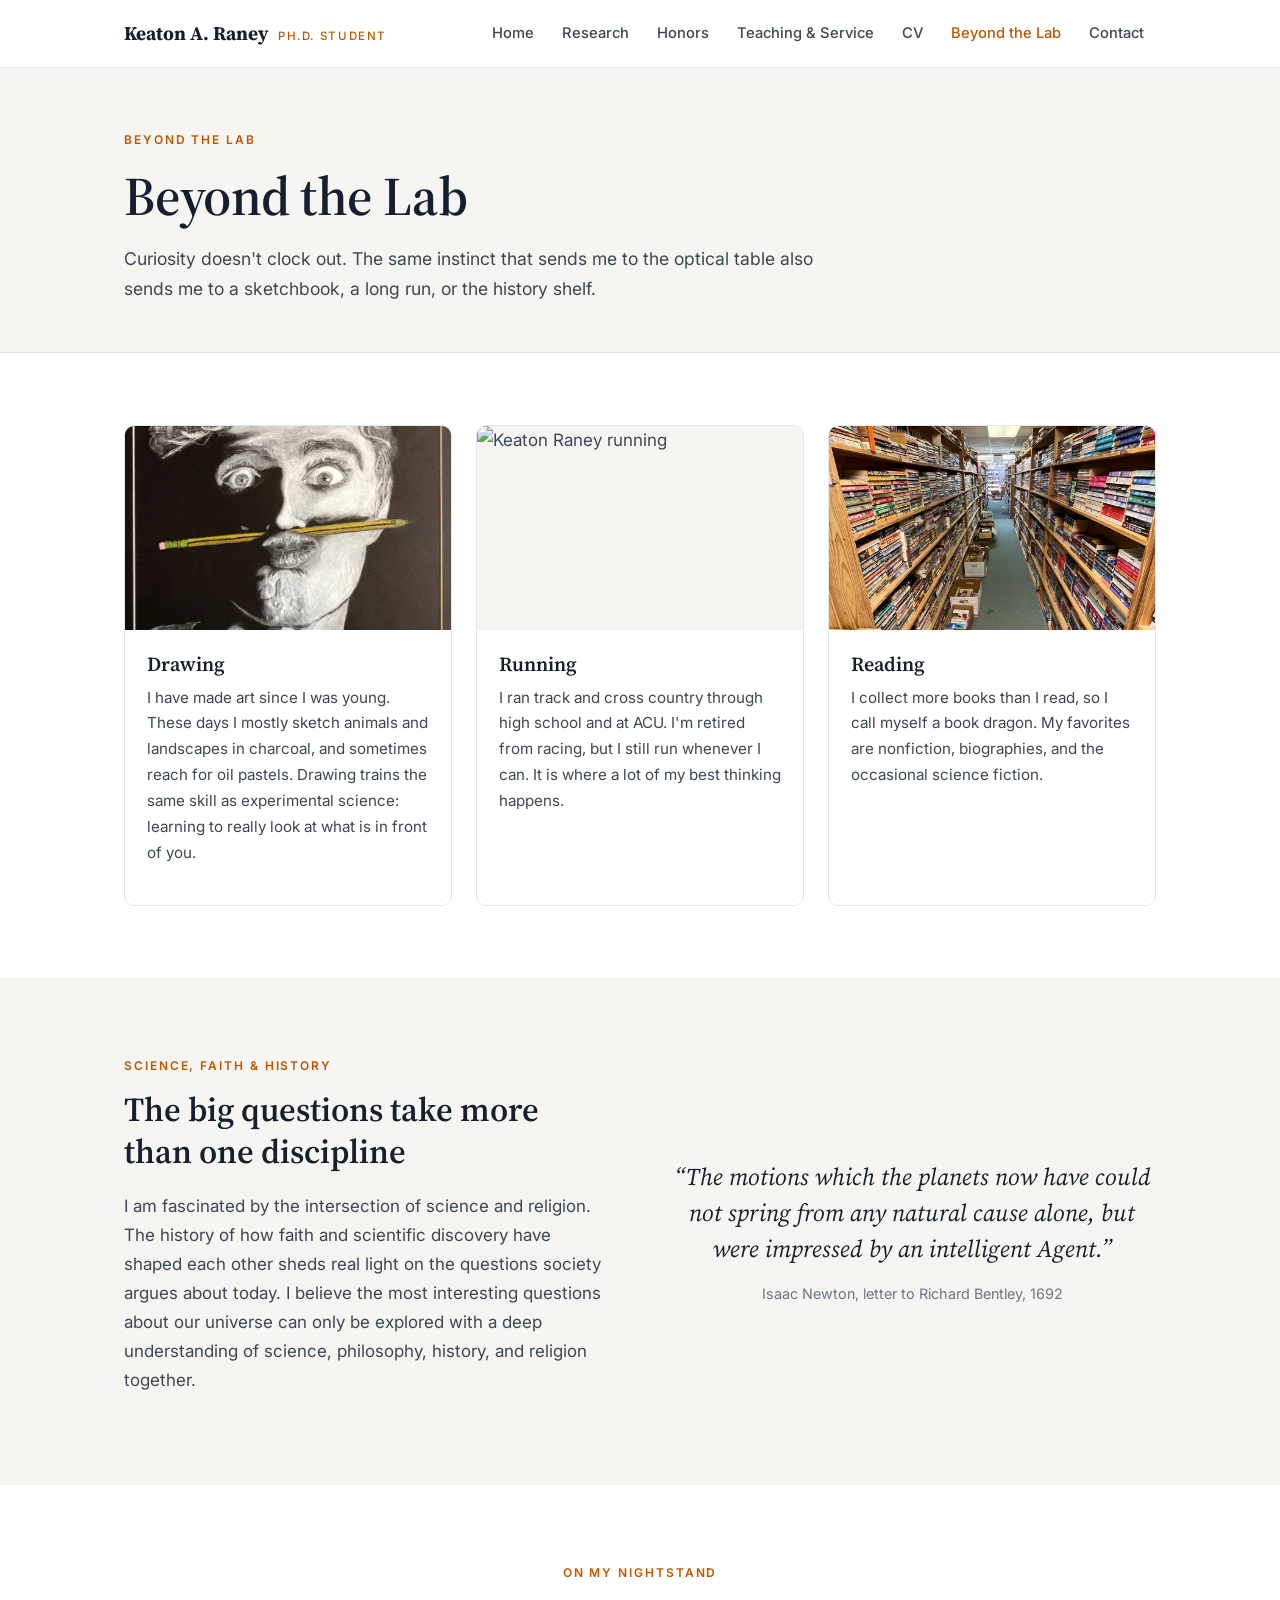
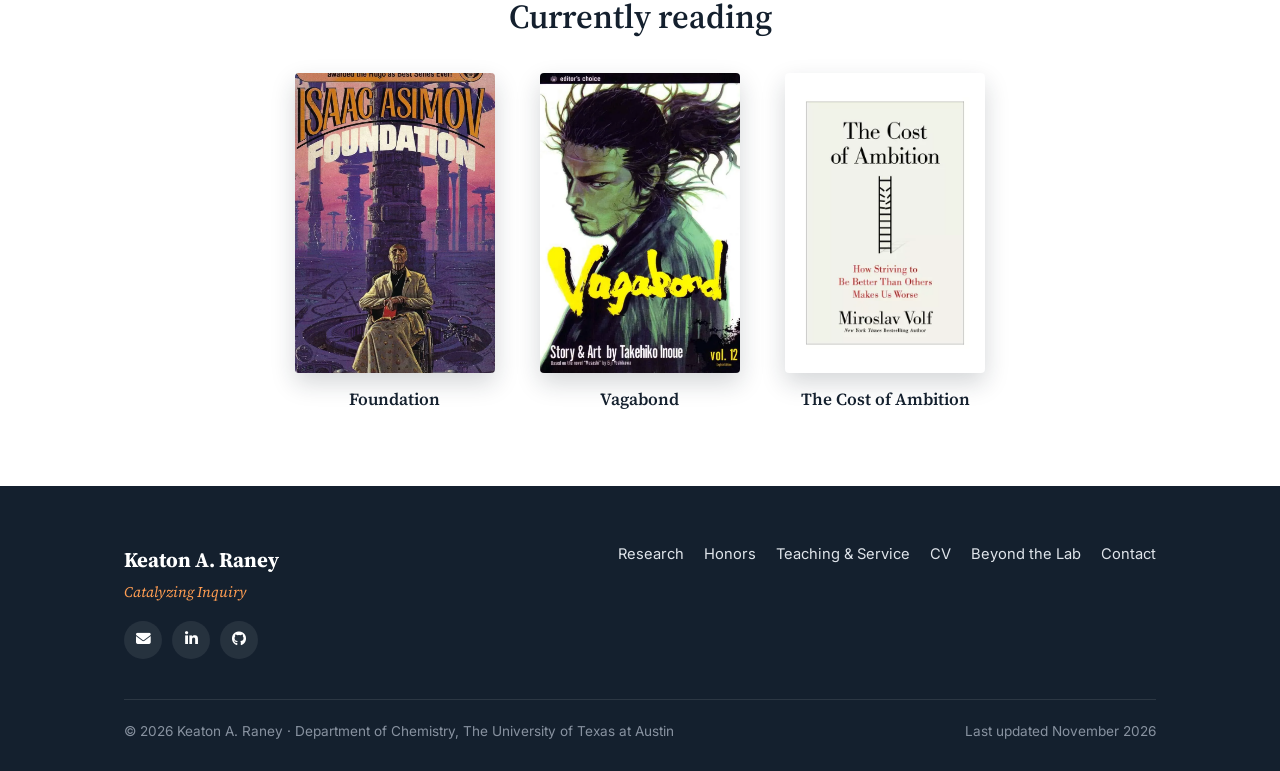
==== beyond.html @ 1d6bf676 "Add files via upload" ====
<!DOCTYPE html>
<html lang="en" class="no-js">
<head>
  <meta charset="UTF-8">
  <meta name="viewport" content="width=device-width, initial-scale=1.0">
  <title>Beyond the Lab | Keaton A. Raney</title>
  <meta name="description" content="Keaton A. Raney beyond the lab: charcoal drawing, running, reading, and the history of science and faith.">
  <meta name="author" content="Keaton A. Raney">
  <meta property="og:title" content="Beyond the Lab | Keaton A. Raney">
  <meta property="og:description" content="Keaton A. Raney beyond the lab: charcoal drawing, running, reading, and the history of science and faith.">
  <meta property="og:type" content="website">
  <meta property="og:url" content="https://keatonraney.com/beyond.html">
  <meta property="og:image" content="https://keatonraney.com/Images/GlassesHeadshot2.png">
  <link rel="canonical" href="https://keatonraney.com/beyond.html">
  <link rel="icon" href="favicon.svg" type="image/svg+xml">
  <link rel="preconnect" href="https://fonts.googleapis.com">
  <link rel="preconnect" href="https://fonts.gstatic.com" crossorigin>
  <link rel="stylesheet" href="https://fonts.googleapis.com/css2?family=Inter:wght@400;500;600;700&family=Source+Serif+4:ital,opsz,wght@0,8..60,400;0,8..60,600;0,8..60,700;1,8..60,400;1,8..60,600&display=swap">
  <link rel="stylesheet" href="https://cdnjs.cloudflare.com/ajax/libs/font-awesome/6.4.0/css/all.min.css">
  <link rel="stylesheet" href="assets/css/site.css">
</head>
<body>
  <a class="skip-link" href="#main">Skip to content</a>

  <nav class="site-nav" aria-label="Main">
    <div class="container">
      <a class="brand" href="index.html">Keaton A. Raney <small>Ph.D. Student</small></a>
      <button class="nav-toggle" type="button" aria-label="Open menu" aria-expanded="false" aria-controls="nav-links"><i class="fa-solid fa-bars"></i></button>
      <ul class="nav-links" id="nav-links">
        <li><a href="index.html">Home</a></li>
        <li><a href="research.html">Research</a></li>
        <li><a href="honors.html">Honors</a></li>
        <li><a href="teaching.html">Teaching &amp; Service</a></li>
        <li><a href="cv.html">CV</a></li>
        <li><a href="beyond.html" aria-current="page">Beyond the Lab</a></li>
        <li><a href="contact.html">Contact</a></li>
      </ul>
    </div>
  </nav>

  <main id="main">

  <header class="page-header">
    <div class="container">
      <span class="eyebrow">Beyond the Lab</span>
      <h1>Beyond the Lab</h1>
      <p>Curiosity doesn't clock out. The same instinct that sends me to the optical table also sends me to a sketchbook, a long run, or the history shelf.</p>
    </div>
  </header>

    <section>
      <div class="container">
        <div class="grid grid-3">
          <article class="card reveal">
            <img src="Images/kart.JPG" alt="Charcoal drawing by Keaton Raney" loading="lazy">
            <div class="card-body">
              <h3>Drawing</h3>
              <p>I have made art since I was young. These days I mostly sketch animals and landscapes in charcoal, and sometimes reach for oil pastels. Drawing trains the same skill as experimental science: learning to really look at what is in front of you.</p>
            </div>
          </article>
          <article class="card reveal">
            <img src="Images/running.png" alt="Keaton Raney running" loading="lazy">
            <div class="card-body">
              <h3>Running</h3>
              <p>I ran track and cross country through high school and at ACU. I'm retired from racing, but I still run whenever I can. It is where a lot of my best thinking happens.</p>
            </div>
          </article>
          <article class="card reveal">
            <img src="Images/bookspicture.png" alt="Bookshelf from Keaton Raney's collection" loading="lazy">
            <div class="card-body">
              <h3>Reading</h3>
              <p>I collect more books than I read, so I call myself a book dragon. My favorites are nonfiction, biographies, and the occasional science fiction.</p>
            </div>
          </article>
        </div>
      </div>
    </section>

    <section class="section-alt">
      <div class="container">
        <div class="grid grid-2" style="gap:56px;align-items:center">
          <div class="reveal">
            <span class="eyebrow">Science, Faith &amp; History</span>
            <h2>The big questions take more than one discipline</h2>
            <p>I am fascinated by the intersection of science and religion. The history of how faith and scientific discovery have shaped each other sheds real light on the questions society argues about today. I believe the most interesting questions about our universe can only be explored with a deep understanding of science, philosophy, history, and religion together.</p>
          </div>
          <blockquote class="quote reveal">
            &ldquo;The motions which the planets now have could not spring from any natural cause alone, but were impressed by an intelligent Agent.&rdquo;
            <footer>Isaac Newton, letter to Richard Bentley, 1692</footer>
          </blockquote>
        </div>
      </div>
    </section>

    <section>
      <div class="container narrow">
        <div class="section-head center">
          <span class="eyebrow">On my nightstand</span>
          <h2>Currently reading</h2>
        </div>
        <!-- Titles are read from the image file names; update them if any are off. -->
        <div class="reading-shelf reveal">
          <div class="book"><img src="Images/foundation.webp" alt="Cover of Foundation" loading="lazy"><p>Foundation</p></div>
          <div class="book"><img src="Images/vagabond.webp" alt="Cover of Vagabond" loading="lazy"><p>Vagabond</p></div>
          <div class="book"><img src="Images/costofambition.webp" alt="Cover of The Cost of Ambition" loading="lazy"><p>The Cost of Ambition</p></div>
        </div>
      </div>
    </section>

  </main>

  <footer class="site-footer">
    <div class="container">
      <div class="footer-top">
        <div>
          <p class="footer-brand">Keaton A. Raney</p>
          <p>Catalyzing Inquiry</p>
          <div class="social">
            <a href="#" data-email="raneykeaton|gmail.com" aria-label="Email"><i class="fa-solid fa-envelope"></i></a>
            <a href="https://www.linkedin.com/in/keaton-raney-1p05457" target="_blank" rel="noopener noreferrer" aria-label="LinkedIn"><i class="fa-brands fa-linkedin-in"></i></a>
            <a href="https://github.com/keatdanerd" target="_blank" rel="noopener noreferrer" aria-label="GitHub"><i class="fa-brands fa-github"></i></a>
          </div>
        </div>
        <ul class="footer-links">
          <li><a href="research.html">Research</a></li>
          <li><a href="honors.html">Honors</a></li>
          <li><a href="teaching.html">Teaching &amp; Service</a></li>
          <li><a href="cv.html">CV</a></li>
          <li><a href="beyond.html">Beyond the Lab</a></li>
          <li><a href="contact.html">Contact</a></li>
        </ul>
      </div>
      <div class="footer-bottom">
        <span>&copy; <span data-year>2026</span> Keaton A. Raney &middot; Department of Chemistry, The University of Texas at Austin</span>
        <span>Last updated November 2026</span>
      </div>
    </div>
  </footer>

  <script src="assets/js/site.js"></script>
</body>
</html>
---- assets/css/site.css ----
/* ==========================================================================
   keatonraney.com — site styles
   Palette: ink navy + UT burnt orange accent. Serif headings, sans body.
   ========================================================================== */

:root {
  --ink: #14202e;          /* primary text / dark surfaces */
  --ink-soft: #3b4756;     /* body text */
  --muted: #6b7684;        /* meta text */
  --line: #e3e6ea;         /* hairlines */
  --paper: #ffffff;
  --paper-alt: #f6f5f2;    /* warm off-white section background */
  --accent: #bf5700;       /* UT burnt orange */
  --accent-dark: #9a4600;
  --accent-tint: #fbf1e9;
  --radius: 10px;
  --maxw: 1080px;
  --nav-h: 68px;
  --serif: "Source Serif 4", Georgia, "Times New Roman", serif;
  --sans: "Inter", system-ui, -apple-system, "Segoe UI", Roboto, sans-serif;
}

*, *::before, *::after { box-sizing: border-box; }

html { scroll-behavior: smooth; scroll-padding-top: calc(var(--nav-h) + 16px); }

body {
  margin: 0;
  font-family: var(--sans);
  font-size: 17px;
  line-height: 1.7;
  color: var(--ink-soft);
  background: var(--paper);
  -webkit-font-smoothing: antialiased;
}

img, video { max-width: 100%; display: block; }

a { color: var(--accent); text-decoration: none; }
a:hover { color: var(--accent-dark); text-decoration: underline; text-underline-offset: 3px; }

:focus-visible { outline: 2px solid var(--accent); outline-offset: 3px; border-radius: 4px; }

h1, h2, h3, h4 {
  font-family: var(--serif);
  color: var(--ink);
  line-height: 1.25;
  margin: 0 0 .6em;
  font-weight: 600;
}
h1 { font-size: clamp(2.2rem, 5vw, 3.4rem); letter-spacing: -.01em; }
h2 { font-size: clamp(1.6rem, 3vw, 2.1rem); }
h3 { font-size: 1.25rem; }
h4 { font-size: 1.05rem; font-family: var(--sans); font-weight: 600; }
p { margin: 0 0 1.1em; }

.container { width: 100%; max-width: var(--maxw); margin: 0 auto; padding: 0 24px; }
.narrow { max-width: 760px; }

.skip-link {
  position: absolute; left: -999px; top: 8px; z-index: 200;
  background: var(--ink); color: #fff; padding: 8px 14px; border-radius: 6px;
}
.skip-link:focus { left: 8px; }

/* ---------- Navigation ---------- */
.site-nav {
  position: fixed; inset: 0 0 auto 0; z-index: 100;
  height: var(--nav-h);
  background: rgba(255,255,255,.97);
  border-bottom: 1px solid var(--line);
  transition: background .3s, border-color .3s, box-shadow .3s;
}
.site-nav .container { height: 100%; display: flex; align-items: center; justify-content: space-between; }
.brand {
  display: flex; align-items: baseline; gap: 10px;
  font-family: var(--serif); font-weight: 700; font-size: 1.2rem; color: var(--ink);
}
.brand:hover { text-decoration: none; color: var(--ink); }
.brand small {
  font-family: var(--sans); font-weight: 500; font-size: .72rem; letter-spacing: .14em;
  text-transform: uppercase; color: var(--accent);
}
.nav-links { display: flex; gap: 4px; list-style: none; margin: 0; padding: 0; }
.nav-links a {
  display: block; padding: 8px 12px; border-radius: 6px;
  font-size: .92rem; font-weight: 500; color: var(--ink-soft);
}
.nav-links a:hover { color: var(--ink); background: var(--paper-alt); text-decoration: none; }
.nav-links a[aria-current="page"] { color: var(--accent); }
.nav-toggle {
  display: none; background: none; border: 0; padding: 8px; cursor: pointer;
  font-size: 1.4rem; color: var(--ink);
}

/* Transparent nav over the home hero */
.site-nav.over-hero { background: transparent; border-color: transparent; }
.site-nav.over-hero .brand,
.site-nav.over-hero .nav-links a,
.site-nav.over-hero .nav-toggle { color: #fff; }
.site-nav.over-hero .brand small { color: #ffb37a; }
.site-nav.over-hero .nav-links a:hover { background: rgba(255,255,255,.12); }

@media (max-width: 900px) {
  .nav-toggle { display: block; }
  .nav-links {
    display: none; position: absolute; top: var(--nav-h); left: 0; right: 0;
    flex-direction: column; gap: 0; padding: 8px 16px 16px;
    background: #fff; border-bottom: 1px solid var(--line);
    box-shadow: 0 12px 24px rgba(20,32,46,.08);
  }
  .nav-links.open { display: flex; }
  .nav-links a { padding: 12px; font-size: 1rem; }
  .site-nav.over-hero .nav-links a { color: var(--ink-soft); }
  .site-nav.menu-open { background: #fff; border-color: var(--line); }
  .site-nav.menu-open .brand, .site-nav.menu-open .nav-toggle { color: var(--ink); }
  .site-nav.menu-open .brand small { color: var(--accent); }
}

/* ---------- Home hero ---------- */
.hero {
  position: relative; height: 100vh; min-height: 560px; max-height: 960px;
  overflow: hidden; background: #0b1119; color: #fff;
}
.hero video { position: absolute; inset: 0; width: 100%; height: 100%; object-fit: cover; }
.hero::after {
  content: ""; position: absolute; inset: 0;
  background: linear-gradient(180deg, rgba(8,13,20,.55) 0%, rgba(8,13,20,.45) 50%, rgba(8,13,20,.8) 100%);
}
.hero-content {
  position: relative; z-index: 1; height: 100%;
  display: flex; flex-direction: column; justify-content: center; align-items: center;
  text-align: center; padding: 0 24px;
}
.hero .eyebrow { color: #ffcfa8; }
.hero h1 { color: #fff; margin-bottom: .2em; font-size: clamp(2.6rem, 7vw, 4.6rem); }
.hero .slogan {
  font-family: var(--serif); font-style: italic; font-size: clamp(1.3rem, 3vw, 1.9rem);
  margin: 0 0 1.2em; color: #f3f4f6;
}
.hero .slogan span { color: #ff9d52; }
.hero .lede { max-width: 640px; color: #d9dde3; font-size: 1.05rem; margin-bottom: 2em; }
.hero .scroll-cue {
  position: absolute; bottom: 28px; left: 50%; transform: translateX(-50%); z-index: 1;
  color: #fff; opacity: .7; font-size: 1.2rem; animation: bob 2.4s ease-in-out infinite;
}
.hero .scroll-cue:hover { opacity: 1; color: #fff; }
@keyframes bob { 0%,100% { transform: translate(-50%, 0); } 50% { transform: translate(-50%, 6px); } }

/* ---------- Page header (interior pages) ---------- */
.page-header {
  padding: calc(var(--nav-h) + 56px) 0 48px;
  background: var(--paper-alt);
  border-bottom: 1px solid var(--line);
}
.page-header h1 { margin-bottom: .25em; }
.page-header p { max-width: 700px; font-size: 1.1rem; margin: 0; color: var(--ink-soft); }

.eyebrow {
  display: inline-block; font-size: .75rem; font-weight: 600; letter-spacing: .16em;
  text-transform: uppercase; color: var(--accent); margin-bottom: 12px;
}

/* ---------- Sections ---------- */
section { padding: 72px 0; }
.section-alt { background: var(--paper-alt); }
.section-head { margin-bottom: 36px; }
.section-head p { max-width: 680px; margin: 0; }
.section-head.center { text-align: center; }
.section-head.center p { margin: 0 auto; }

/* ---------- Buttons ---------- */
.btn {
  display: inline-flex; align-items: center; gap: 8px;
  padding: 11px 22px; border-radius: 999px; border: 1.5px solid transparent;
  font-family: var(--sans); font-weight: 600; font-size: .93rem; cursor: pointer;
  transition: background .2s, color .2s, border-color .2s;
}
.btn:hover { text-decoration: none; }
.btn-primary { background: var(--accent); color: #fff; }
.btn-primary:hover { background: var(--accent-dark); color: #fff; }
.btn-ghost { border-color: rgba(255,255,255,.7); color: #fff; }
.btn-ghost:hover { background: #fff; color: var(--ink); }
.btn-outline { border-color: var(--ink); color: var(--ink); background: transparent; }
.btn-outline:hover { background: var(--ink); color: #fff; }
.btn-row { display: flex; flex-wrap: wrap; gap: 12px; justify-content: center; }
.btn-row.left { justify-content: flex-start; }

/* ---------- Bio (home) ---------- */
.bio { display: grid; grid-template-columns: 280px 1fr; gap: 56px; align-items: start; }
.bio-photo img {
  width: 100%; aspect-ratio: 4 / 5; object-fit: cover; border-radius: var(--radius);
  box-shadow: 0 18px 40px rgba(20,32,46,.14);
}
.bio-photo .caption { margin-top: 14px; font-size: .9rem; color: var(--muted); line-height: 1.5; }
.bio-photo .caption strong { color: var(--ink); display: block; font-size: 1rem; }
.interest-tags { display: flex; flex-wrap: wrap; gap: 8px; margin: 8px 0 24px; padding: 0; list-style: none; }
.interest-tags li {
  font-size: .82rem; font-weight: 500; padding: 5px 12px; border-radius: 999px;
  background: var(--accent-tint); color: var(--accent-dark);
}
@media (max-width: 800px) {
  .bio { grid-template-columns: 1fr; gap: 32px; }
  .bio-photo { max-width: 260px; margin: 0 auto; text-align: center; }
}

/* ---------- Cards / grids ---------- */
.grid { display: grid; gap: 24px; }
.grid-3 { grid-template-columns: repeat(3, 1fr); }
.grid-2 { grid-template-columns: repeat(2, 1fr); }
@media (max-width: 900px) { .grid-3 { grid-template-columns: repeat(2, 1fr); } }
@media (max-width: 620px) { .grid-3, .grid-2 { grid-template-columns: 1fr; } }

.card {
  background: var(--paper); border: 1px solid var(--line); border-radius: var(--radius);
  overflow: hidden; display: flex; flex-direction: column;
  transition: transform .25s, box-shadow .25s;
}
a.card { color: inherit; }
a.card:hover { text-decoration: none; transform: translateY(-3px); box-shadow: 0 14px 30px rgba(20,32,46,.1); }
.card img { width: 100%; aspect-ratio: 16 / 10; object-fit: cover; background: var(--paper-alt); }
.card-body { padding: 22px 22px 24px; display: flex; flex-direction: column; flex: 1; }
.card-body h3 { margin-bottom: .4em; }
.card-body p { font-size: .95rem; margin-bottom: 1em; }
.card-link { margin-top: auto; font-weight: 600; font-size: .9rem; color: var(--accent); }
.card-link i { font-size: .8em; margin-left: 4px; transition: transform .2s; }
a.card:hover .card-link i { transform: translateX(3px); }

/* Quick-link tiles on home */
.tile { padding: 26px; }
.tile .icon {
  width: 44px; height: 44px; border-radius: 10px; display: grid; place-items: center;
  background: var(--accent-tint); color: var(--accent); font-size: 1.1rem; margin-bottom: 16px;
}

/* ---------- Research entries ---------- */
.project {
  display: grid; grid-template-columns: 340px 1fr; gap: 40px; align-items: start;
  padding: 44px 0; border-top: 1px solid var(--line);
}
.project:first-of-type { border-top: 0; padding-top: 8px; }
.project-media img {
  width: 100%; aspect-ratio: 4 / 3; object-fit: cover; border-radius: var(--radius);
  background: var(--paper-alt);
}
.project-media figcaption { font-size: .82rem; color: var(--muted); margin-top: 8px; line-height: 1.45; }
.meta { font-size: .9rem; color: var(--muted); margin-bottom: 14px; line-height: 1.55; }
.meta strong { color: var(--ink-soft); font-weight: 600; }
.chips { display: flex; flex-wrap: wrap; gap: 6px; list-style: none; margin: 4px 0 0; padding: 0; }
.chips li {
  font-size: .78rem; padding: 4px 10px; border-radius: 6px;
  background: var(--paper-alt); border: 1px solid var(--line); color: var(--ink-soft);
}
.current-tag {
  display: inline-block; font-size: .72rem; font-weight: 700; letter-spacing: .1em;
  text-transform: uppercase; color: #fff; background: var(--accent);
  padding: 3px 9px; border-radius: 4px; margin-bottom: 10px;
}
@media (max-width: 800px) {
  .project { grid-template-columns: 1fr; gap: 20px; }
}

/* ---------- Timeline lists (honors, CV, teaching) ---------- */
.year-group { display: grid; grid-template-columns: 110px 1fr; gap: 24px; padding: 28px 0; border-top: 1px solid var(--line); }
.year-group:first-child { border-top: 0; }
.year-group > h2 {
  font-size: 1.6rem; color: var(--accent); margin: 0; position: sticky; top: calc(var(--nav-h) + 20px); align-self: start;
}
.entries { list-style: none; margin: 0; padding: 0; }
.entry { padding: 0 0 22px; }
.entry:last-child { padding-bottom: 0; }
.entry h3 { font-size: 1.12rem; margin-bottom: .2em; }
.entry .issuer { font-size: .9rem; color: var(--muted); margin-bottom: .4em; }
.entry p { font-size: .95rem; margin: 0; }
.entry .badge {
  display: inline-block; font-family: var(--sans); font-size: .68rem; font-weight: 700; letter-spacing: .08em;
  text-transform: uppercase; vertical-align: middle; margin-left: 8px;
  color: var(--accent-dark); background: var(--accent-tint); padding: 2px 8px; border-radius: 4px;
}
@media (max-width: 620px) {
  .year-group { grid-template-columns: 1fr; gap: 12px; }
  .year-group > h2 { position: static; }
}

.highlights { display: grid; grid-template-columns: repeat(3, 1fr); gap: 20px; margin-bottom: 8px; }
.highlight {
  padding: 22px; border-radius: var(--radius); background: var(--paper);
  border: 1px solid var(--line); border-top: 3px solid var(--accent);
}
.highlight h3 { font-size: 1.05rem; margin-bottom: .3em; }
.highlight p { font-size: .9rem; margin: 0; color: var(--muted); }
@media (max-width: 800px) { .highlights { grid-template-columns: 1fr; } }

/* ---------- CV ---------- */
.cv-section { padding: 36px 0; border-top: 1px solid var(--line); }
.cv-section:first-child { border-top: 0; padding-top: 0; }
.cv-section > h2 { font-size: 1.35rem; margin-bottom: 20px; }
.cv-item { display: grid; grid-template-columns: 1fr auto; gap: 4px 24px; margin-bottom: 18px; }
.cv-item:last-child { margin-bottom: 0; }
.cv-item h3 { font-family: var(--sans); font-size: 1rem; font-weight: 600; margin: 0; }
.cv-item .when { font-size: .9rem; color: var(--muted); white-space: nowrap; text-align: right; }
.cv-item .detail { grid-column: 1 / -1; font-size: .93rem; color: var(--ink-soft); }
.cv-item .detail ul { margin: 4px 0 0; padding-left: 18px; }
.cv-header { display: flex; justify-content: space-between; align-items: flex-end; flex-wrap: wrap; gap: 16px; margin-bottom: 36px; }
.cv-header .contact-line { font-size: .92rem; color: var(--muted); margin: 0; }
.skills-grid { display: grid; grid-template-columns: 200px 1fr; gap: 10px 24px; font-size: .95rem; }
.skills-grid dt { font-weight: 600; color: var(--ink); }
.skills-grid dd { margin: 0; }
@media (max-width: 620px) {
  .cv-item { grid-template-columns: 1fr; }
  .cv-item .when { text-align: left; }
  .skills-grid { grid-template-columns: 1fr; gap: 2px; }
  .skills-grid dd { margin-bottom: 12px; }
}

/* ---------- Beyond the lab ---------- */
.reading-shelf { display: grid; grid-template-columns: repeat(3, 1fr); gap: 24px; }
.book { text-align: center; }
.book img {
  width: 100%; max-width: 200px; aspect-ratio: 2 / 3; object-fit: cover; margin: 0 auto 12px;
  border-radius: 4px; box-shadow: 0 10px 24px rgba(20,32,46,.18); background: var(--paper-alt);
}
.book p { font-family: var(--serif); font-weight: 600; color: var(--ink); margin: 0; }
@media (max-width: 620px) { .reading-shelf { grid-template-columns: repeat(3, 1fr); gap: 12px; } .book p { font-size: .85rem; } }

blockquote.quote {
  margin: 0 auto; max-width: 760px; text-align: center;
  font-family: var(--serif); font-size: clamp(1.2rem, 2.4vw, 1.5rem); font-style: italic;
  color: var(--ink); line-height: 1.5;
}
blockquote.quote footer {
  margin-top: 16px; font-family: var(--sans); font-style: normal; font-size: .9rem; color: var(--muted);
}

/* ---------- Contact ---------- */
.contact-grid { display: grid; grid-template-columns: 1fr 1fr; gap: 48px; }
.contact-list { list-style: none; padding: 0; margin: 0; }
.contact-list li { display: flex; gap: 16px; align-items: flex-start; padding: 16px 0; border-top: 1px solid var(--line); }
.contact-list li:first-child { border-top: 0; padding-top: 0; }
.contact-list .icon {
  flex: none; width: 42px; height: 42px; border-radius: 50%; display: grid; place-items: center;
  background: var(--accent-tint); color: var(--accent);
}
.contact-list .label { font-size: .8rem; text-transform: uppercase; letter-spacing: .1em; color: var(--muted); margin: 0; }
.contact-list .value { margin: 0; color: var(--ink); font-weight: 500; word-break: break-word; }
.callout {
  padding: 28px; border-radius: var(--radius); background: var(--paper-alt); border: 1px solid var(--line);
}
@media (max-width: 800px) { .contact-grid { grid-template-columns: 1fr; gap: 32px; } }

/* ---------- Footer ---------- */
.site-footer { background: var(--ink); color: #b9c1cb; padding: 56px 0 28px; font-size: .92rem; }
.site-footer a { color: #dfe4ea; }
.site-footer a:hover { color: #fff; }
.footer-top { display: flex; justify-content: space-between; gap: 32px; flex-wrap: wrap; }
.footer-brand { font-family: var(--serif); font-size: 1.3rem; font-weight: 700; color: #fff; margin: 0; }
.footer-brand + p { font-family: var(--serif); font-style: italic; color: #ff9d52; margin: 2px 0 0; }
.footer-links { display: flex; flex-wrap: wrap; gap: 6px 20px; list-style: none; margin: 0; padding: 0; }
.social { display: flex; gap: 10px; margin-top: 16px; }
.social a {
  width: 38px; height: 38px; border-radius: 50%; display: grid; place-items: center;
  background: rgba(255,255,255,.08); color: #fff;
}
.social a:hover { background: var(--accent); text-decoration: none; }
.footer-bottom {
  margin-top: 40px; padding-top: 20px; border-top: 1px solid rgba(255,255,255,.1);
  display: flex; justify-content: space-between; flex-wrap: wrap; gap: 8px; font-size: .85rem; color: #8892a0;
}
.footer-bottom a { color: #8892a0; }

/* ---------- Motion ---------- */
.reveal { opacity: 0; transform: translateY(16px); transition: opacity .6s ease, transform .6s ease; }
.reveal.visible { opacity: 1; transform: none; }
@media (prefers-reduced-motion: reduce) {
  html { scroll-behavior: auto; }
  .reveal { opacity: 1; transform: none; transition: none; }
  .hero .scroll-cue { animation: none; }
}
.no-js .reveal { opacity: 1; transform: none; }

/* ---------- Print (CV page prints cleanly as a PDF) ---------- */
@media print {
  .site-nav, .site-footer, .no-print, .skip-link { display: none !important; }
  body { font-size: 10.5pt; color: #000; }
  .page-header { padding: 0 0 12px; background: none; border: 0; }
  section { padding: 0; }
  .container { max-width: none; padding: 0; }
  .cv-section { padding: 14px 0; break-inside: avoid-page; }
  .cv-item { break-inside: avoid; margin-bottom: 10px; }
  a { color: #000; }
  .reveal { opacity: 1 !important; transform: none !important; }
}
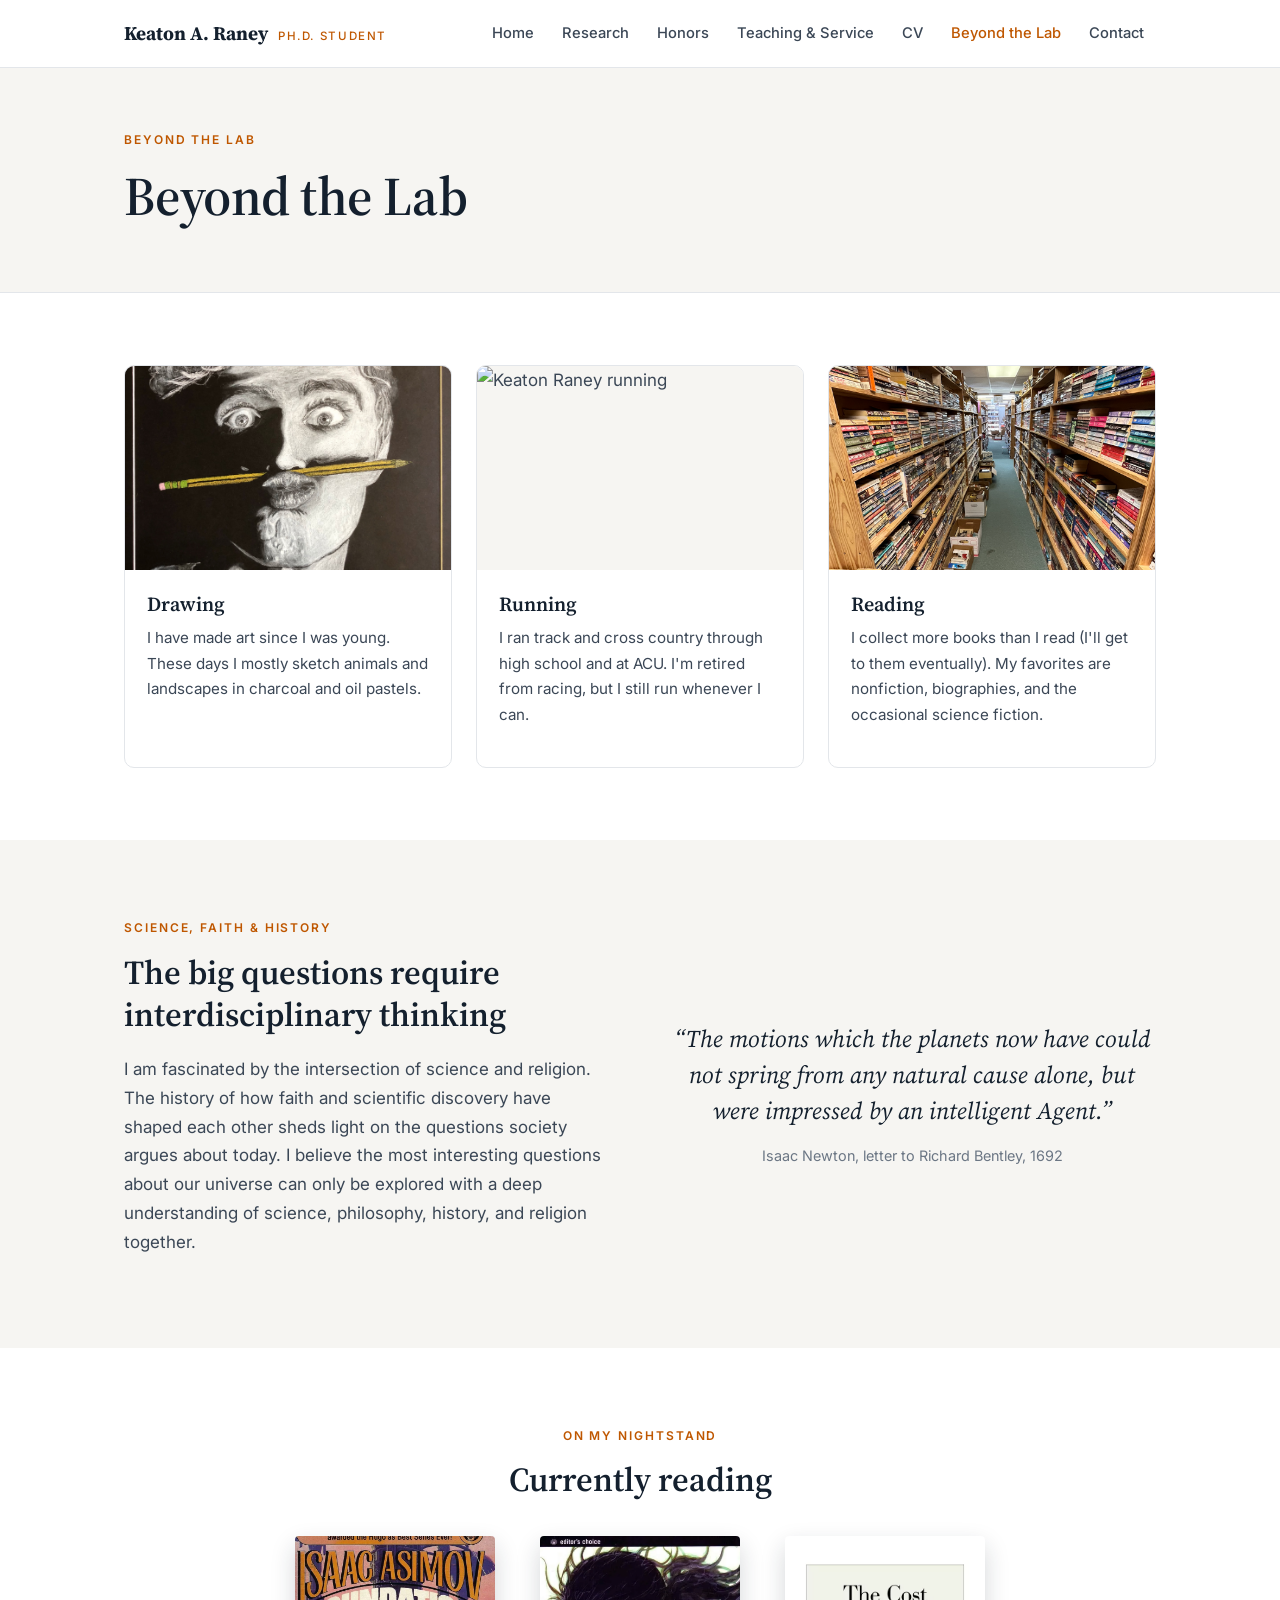
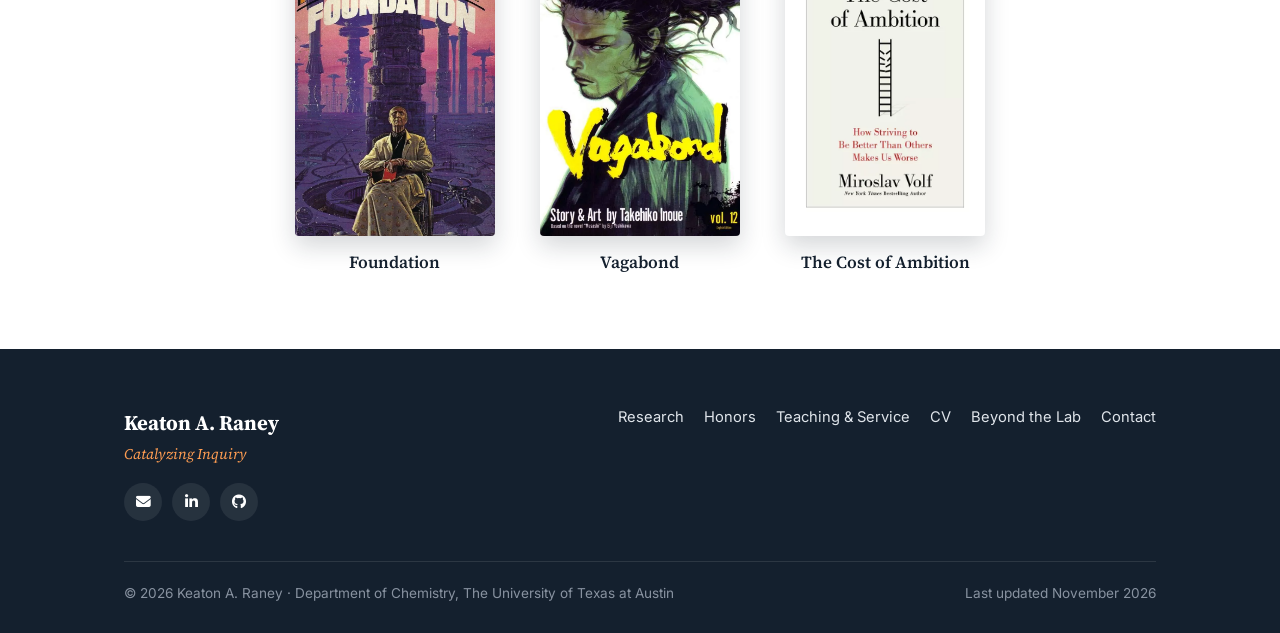
==== commit 0dd40d82: "Revise content for clarity and conciseness Updated text for clarity and conciseness in various secti" ====
--- a/beyond.html
+++ b/beyond.html
@@ -44,7 +44,6 @@
     <div class="container">
       <span class="eyebrow">Beyond the Lab</span>
       <h1>Beyond the Lab</h1>
-      <p>Curiosity doesn't clock out. The same instinct that sends me to the optical table also sends me to a sketchbook, a long run, or the history shelf.</p>
     </div>
   </header>
 
@@ -55,21 +54,21 @@
             <img src="Images/kart.JPG" alt="Charcoal drawing by Keaton Raney" loading="lazy">
             <div class="card-body">
               <h3>Drawing</h3>
-              <p>I have made art since I was young. These days I mostly sketch animals and landscapes in charcoal, and sometimes reach for oil pastels. Drawing trains the same skill as experimental science: learning to really look at what is in front of you.</p>
+              <p>I have made art since I was young. These days I mostly sketch animals and landscapes in charcoal and oil pastels.</p>
             </div>
           </article>
           <article class="card reveal">
             <img src="Images/running.png" alt="Keaton Raney running" loading="lazy">
             <div class="card-body">
               <h3>Running</h3>
-              <p>I ran track and cross country through high school and at ACU. I'm retired from racing, but I still run whenever I can. It is where a lot of my best thinking happens.</p>
+              <p>I ran track and cross country through high school and at ACU. I'm retired from racing, but I still run whenever I can.</p>
             </div>
           </article>
           <article class="card reveal">
             <img src="Images/bookspicture.png" alt="Bookshelf from Keaton Raney's collection" loading="lazy">
             <div class="card-body">
               <h3>Reading</h3>
-              <p>I collect more books than I read, so I call myself a book dragon. My favorites are nonfiction, biographies, and the occasional science fiction.</p>
+              <p>I collect more books than I read (I'll get to them eventually). My favorites are nonfiction, biographies, and the occasional science fiction.</p>
             </div>
           </article>
         </div>
@@ -81,8 +80,8 @@
         <div class="grid grid-2" style="gap:56px;align-items:center">
           <div class="reveal">
             <span class="eyebrow">Science, Faith &amp; History</span>
-            <h2>The big questions take more than one discipline</h2>
-            <p>I am fascinated by the intersection of science and religion. The history of how faith and scientific discovery have shaped each other sheds real light on the questions society argues about today. I believe the most interesting questions about our universe can only be explored with a deep understanding of science, philosophy, history, and religion together.</p>
+            <h2>The big questions require interdisciplinary thinking</h2>
+            <p>I am fascinated by the intersection of science and religion. The history of how faith and scientific discovery have shaped each other sheds light on the questions society argues about today. I believe the most interesting questions about our universe can only be explored with a deep understanding of science, philosophy, history, and religion together.</p>
           </div>
           <blockquote class="quote reveal">
             &ldquo;The motions which the planets now have could not spring from any natural cause alone, but were impressed by an intelligent Agent.&rdquo;
@@ -116,7 +115,7 @@
           <p class="footer-brand">Keaton A. Raney</p>
           <p>Catalyzing Inquiry</p>
           <div class="social">
-            <a href="#" data-email="raneykeaton|gmail.com" aria-label="Email"><i class="fa-solid fa-envelope"></i></a>
+            <a href="#" data-email="kar5566|my.utexas.edu" aria-label="Email"><i class="fa-solid fa-envelope"></i></a>
             <a href="https://www.linkedin.com/in/keaton-raney-1p05457" target="_blank" rel="noopener noreferrer" aria-label="LinkedIn"><i class="fa-brands fa-linkedin-in"></i></a>
             <a href="https://github.com/keatdanerd" target="_blank" rel="noopener noreferrer" aria-label="GitHub"><i class="fa-brands fa-github"></i></a>
           </div>
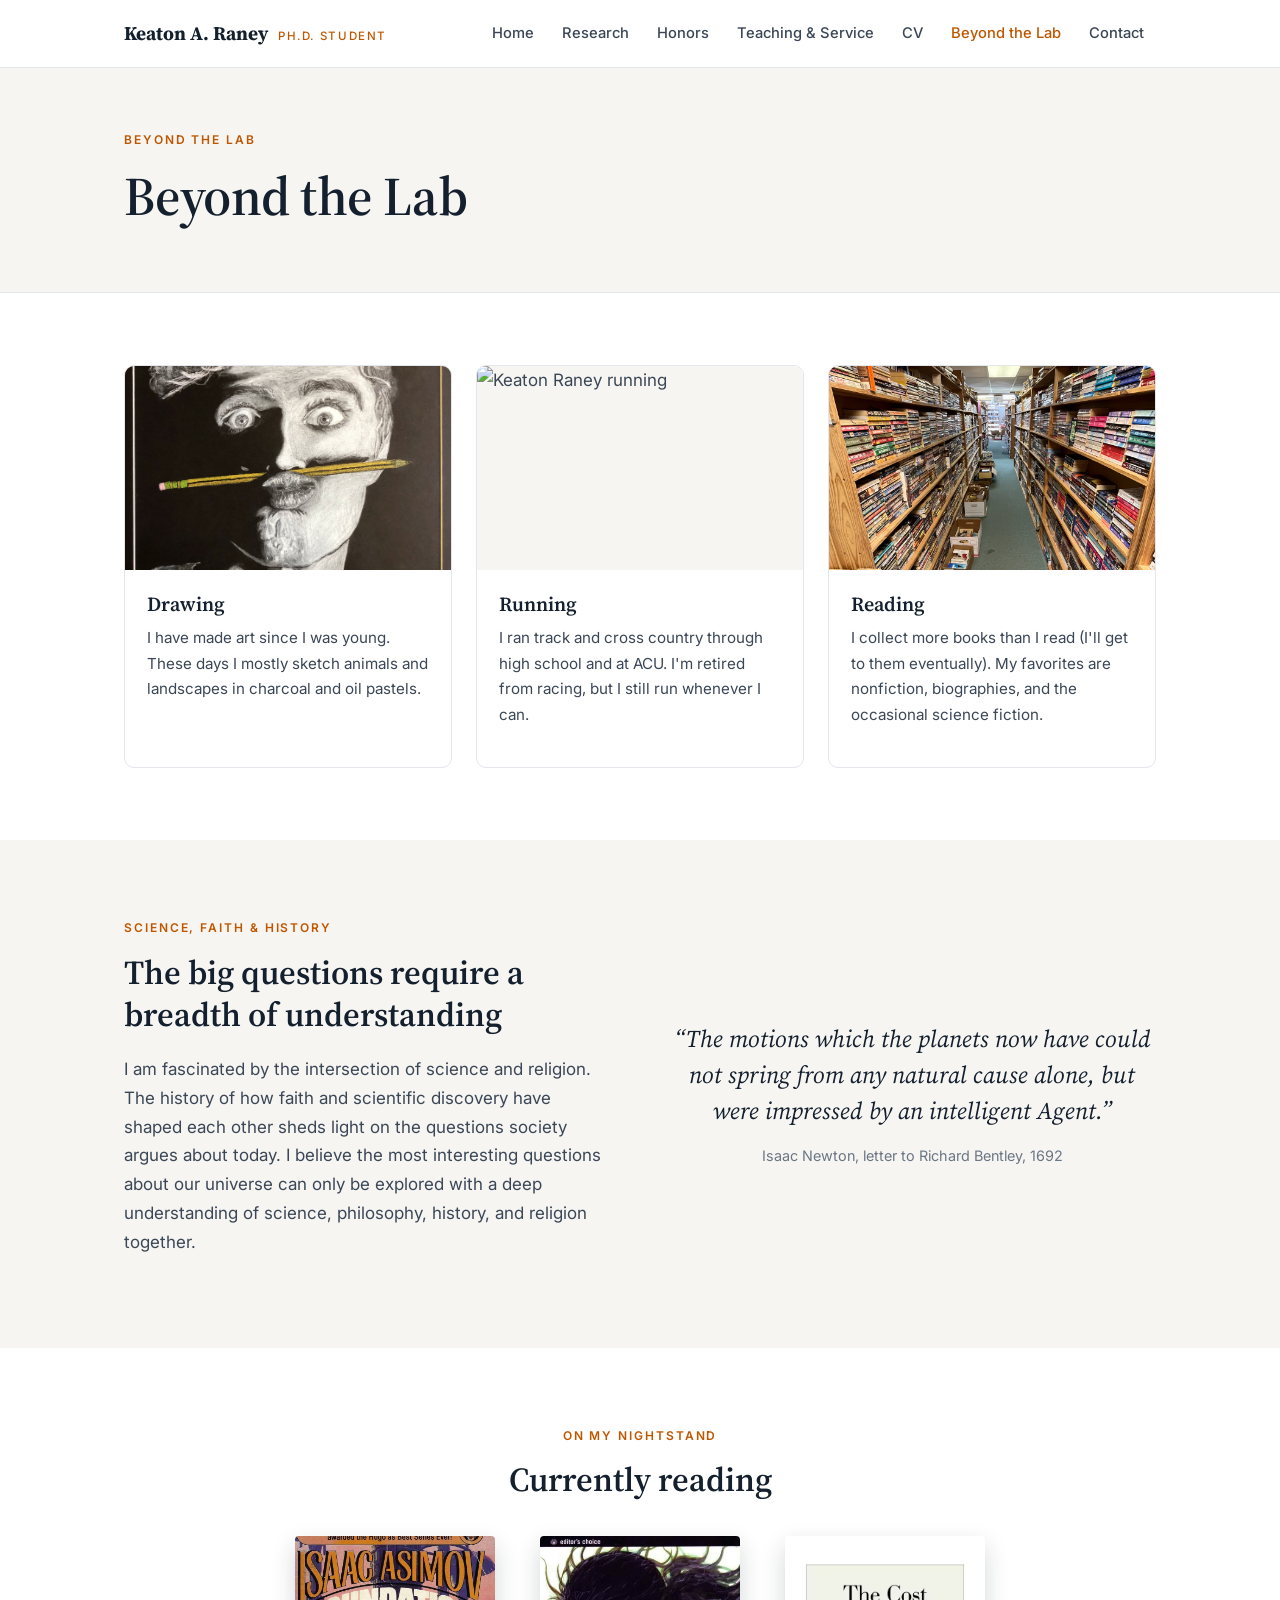
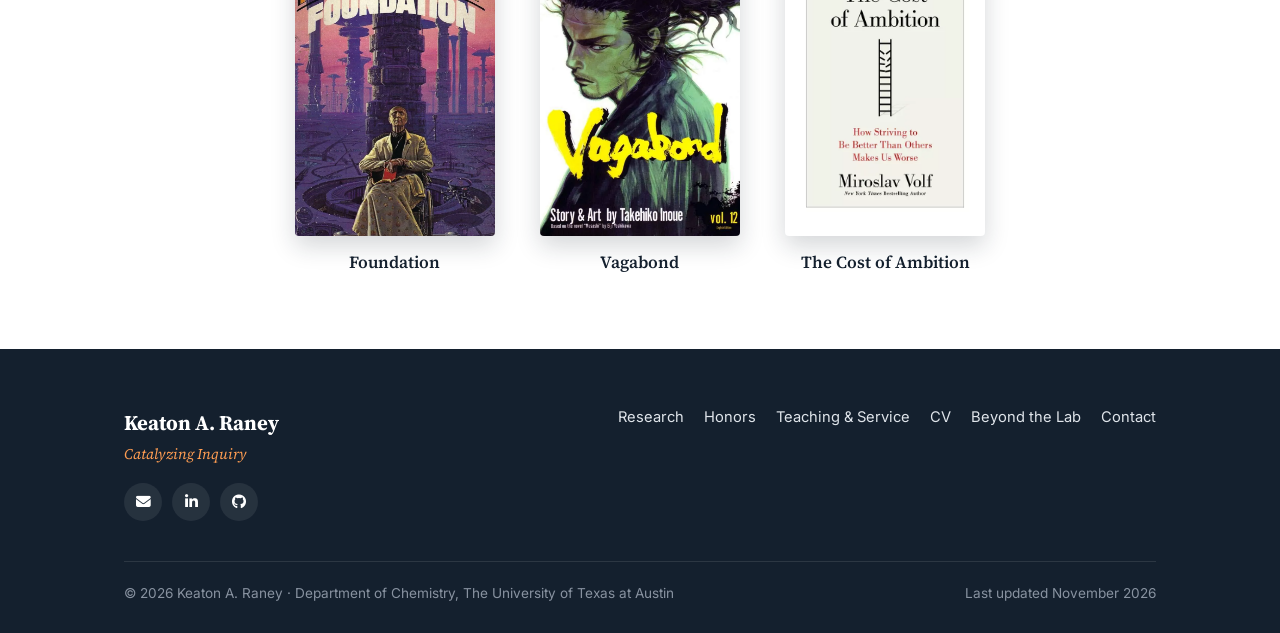
==== commit 9d361aa1: "Update heading text for interdisciplinary thinking" ====
--- a/beyond.html
+++ b/beyond.html
@@ -80,7 +80,7 @@
         <div class="grid grid-2" style="gap:56px;align-items:center">
           <div class="reveal">
             <span class="eyebrow">Science, Faith &amp; History</span>
-            <h2>The big questions require interdisciplinary thinking</h2>
+            <h2>The big questions require a breadth of understanding</h2>
             <p>I am fascinated by the intersection of science and religion. The history of how faith and scientific discovery have shaped each other sheds light on the questions society argues about today. I believe the most interesting questions about our universe can only be explored with a deep understanding of science, philosophy, history, and religion together.</p>
           </div>
           <blockquote class="quote reveal">
